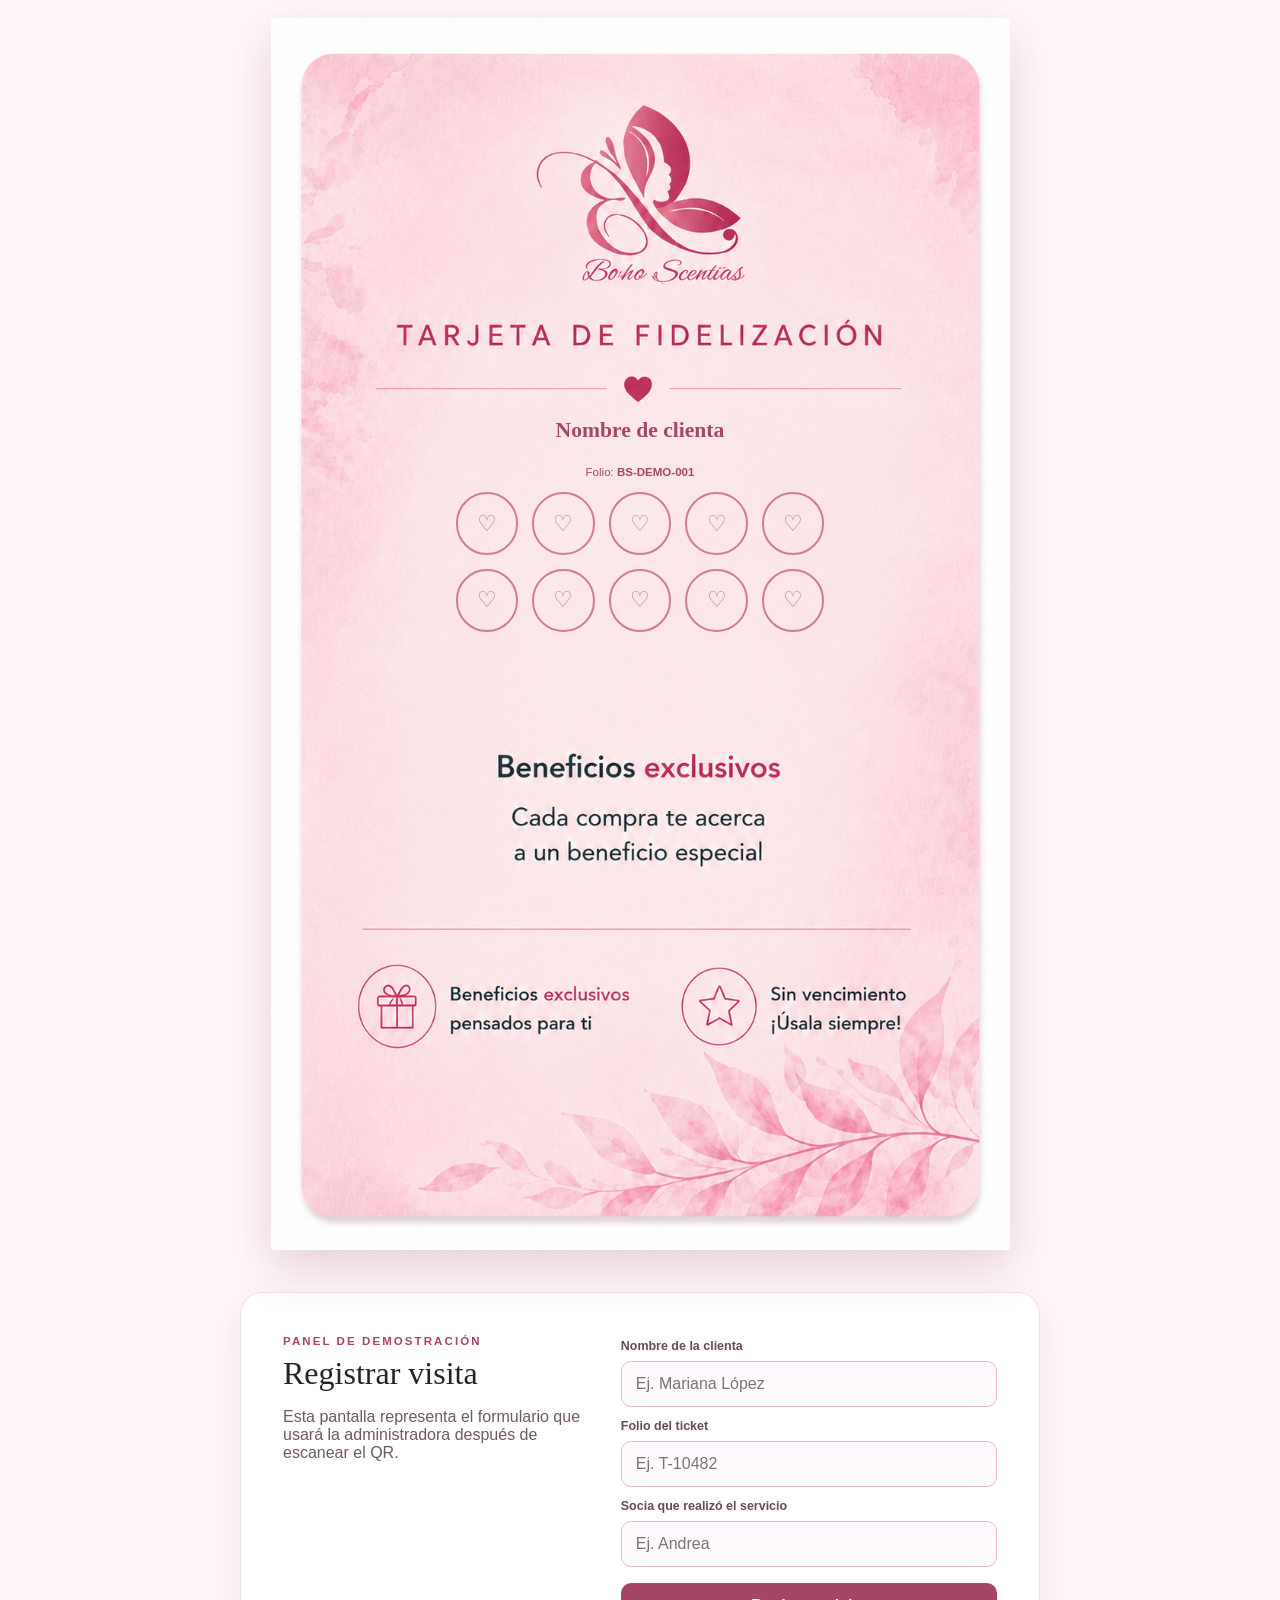
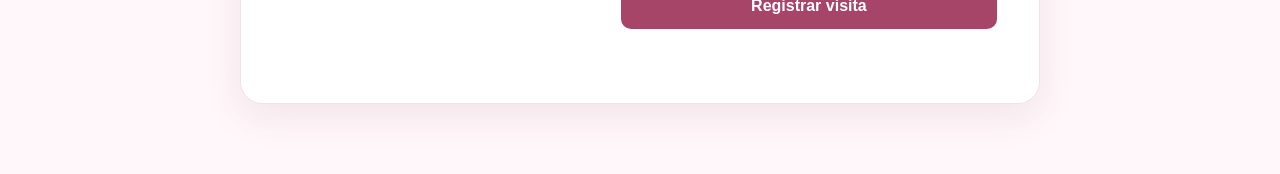
==== index.html @ 4fb53526 "Publish Bicha Studios loyalty card" ====
<!doctype html>
<html lang="es">
<head>
  <meta charset="utf-8">
  <meta name="viewport" content="width=device-width, initial-scale=1">
  <meta name="theme-color" content="#f6c5d3">
  <title>Tarjeta de fidelización | Bicha Studios</title>
  <link rel="stylesheet" href="styles.css">
</head>
<body>
  <main class="app-shell">
    <section class="card-stage" aria-label="Tarjeta digital de fidelización">
      <div class="phase-image-frame">
        <img src="Fase Inicial.png" alt="Tarjeta de fidelización de Bicha Studios" class="phase-image">
        <div class="phase-overlay" aria-label="Datos dinámicos de la tarjeta">
          <span id="clientName">Nombre de clienta</span>
          <span class="overlay-folio">Folio: <strong id="clientFolio">BS-DEMO-001</strong></span>
          <div class="overlay-stamps" id="stamps" aria-label="Sellos acumulados"></div>
        </div>
      </div>
    </section>
    <section class="registration-panel" aria-labelledby="registration-title">
      <div>
        <p class="eyebrow">Panel de demostración</p>
        <h1 id="registration-title">Registrar visita</h1>
        <p class="panel-copy">Esta pantalla representa el formulario que usará la administradora después de escanear el QR.</p>
      </div>
      <form id="visitForm">
        <label for="nameInput">Nombre de la clienta</label>
        <input id="nameInput" name="name" type="text" placeholder="Ej. Mariana López" required>
        <label for="ticketInput">Folio del ticket</label>
        <input id="ticketInput" name="ticket" type="text" placeholder="Ej. T-10482" required>
        <label for="partnerInput">Socia que realizó el servicio</label>
        <input id="partnerInput" name="partner" type="text" placeholder="Ej. Andrea" required>
        <button type="submit">Registrar visita</button>
        <p id="formMessage" class="form-message" role="status"></p>
      </form>
    </section>
  </main>
  <script src="app.js"></script>
</body>
</html>
---- styles.css ----
:root { --pink-dark:#a74568; --pink-deep:#c86788; --ink:#252329; }
* { box-sizing:border-box; }
body { margin:0; min-width:320px; color:var(--ink); font-family:Arial,Helvetica,sans-serif; background:#fff7fa; }
.app-shell { width:min(100%,1120px); margin:auto; padding:18px 20px 70px; }
.card-stage { display:grid; place-items:center; padding:0 0 42px; }
.phase-image-frame { position:relative; width:min(100%,739px); line-height:0; }
.phase-image { display:block; width:100%; height:auto; border-radius:4px; box-shadow:0 18px 45px rgba(136,72,91,.22); }
.phase-overlay { position:absolute; left:18%; top:32.5%; width:64%; height:24%; color:#a74568; text-align:center; line-height:1.2; pointer-events:none; }
.phase-overlay > span:first-child { position:absolute; top:0; left:5%; width:90%; overflow:hidden; font-family:Georgia,serif; font-size:clamp(.85rem,2.4vw,1.35rem); font-weight:700; white-space:nowrap; text-overflow:ellipsis; }
.overlay-folio { position:absolute; top:16%; left:5%; width:90%; font-size:clamp(.5rem,1.2vw,.72rem); }
.overlay-stamps { position:absolute; top:25%; left:11%; display:grid; grid-template-columns:repeat(5,1fr); gap:clamp(6px,1.5vw,14px); width:78%; }
.overlay-stamp { display:grid; place-items:center; aspect-ratio:1; border:2px solid #d17996; border-radius:50%; color:#d17996; font-size:clamp(.7rem,2vw,1.35rem); line-height:1; }
.overlay-stamp.filled { color:#fff; background:#d17996; }
.eyebrow { margin:0 0 8px; color:var(--pink-dark); text-transform:uppercase; letter-spacing:.18em; font-size:.72rem; font-weight:700; }
.panel-copy { color:#6d5961; }
.registration-panel { display:grid; grid-template-columns:.9fr 1.1fr; gap:30px; margin:0 auto; padding:clamp(22px,5vw,42px); max-width:800px; background:rgba(255,255,255,.9); border:1px solid rgba(200,103,136,.2); border-radius:22px; box-shadow:0 12px 36px rgba(125,65,84,.1); }
.registration-panel h1 { margin:0 0 10px; font-family:Georgia,serif; font-size:2rem; font-weight:500; }
form { display:grid; gap:8px; } label { margin-top:4px; color:#684a56; font-size:.78rem; font-weight:700; }
input { width:100%; padding:13px 14px; border:1px solid #e6bdc9; border-radius:10px; outline:none; font:inherit; background:#fffafd; }
input:focus { border-color:var(--pink-deep); box-shadow:0 0 0 3px rgba(200,103,136,.14); }
button { margin-top:8px; padding:14px 18px; border:0; border-radius:10px; color:#fff; background:var(--pink-dark); font:inherit; font-weight:700; cursor:pointer; }
button:hover { background:#913b5c; } .form-message { min-height:20px; margin:4px 0 0; color:#5c7a54; font-size:.82rem; }
@media (max-width:680px) { .app-shell { padding:10px 10px 50px; } .registration-panel { grid-template-columns:1fr; } }
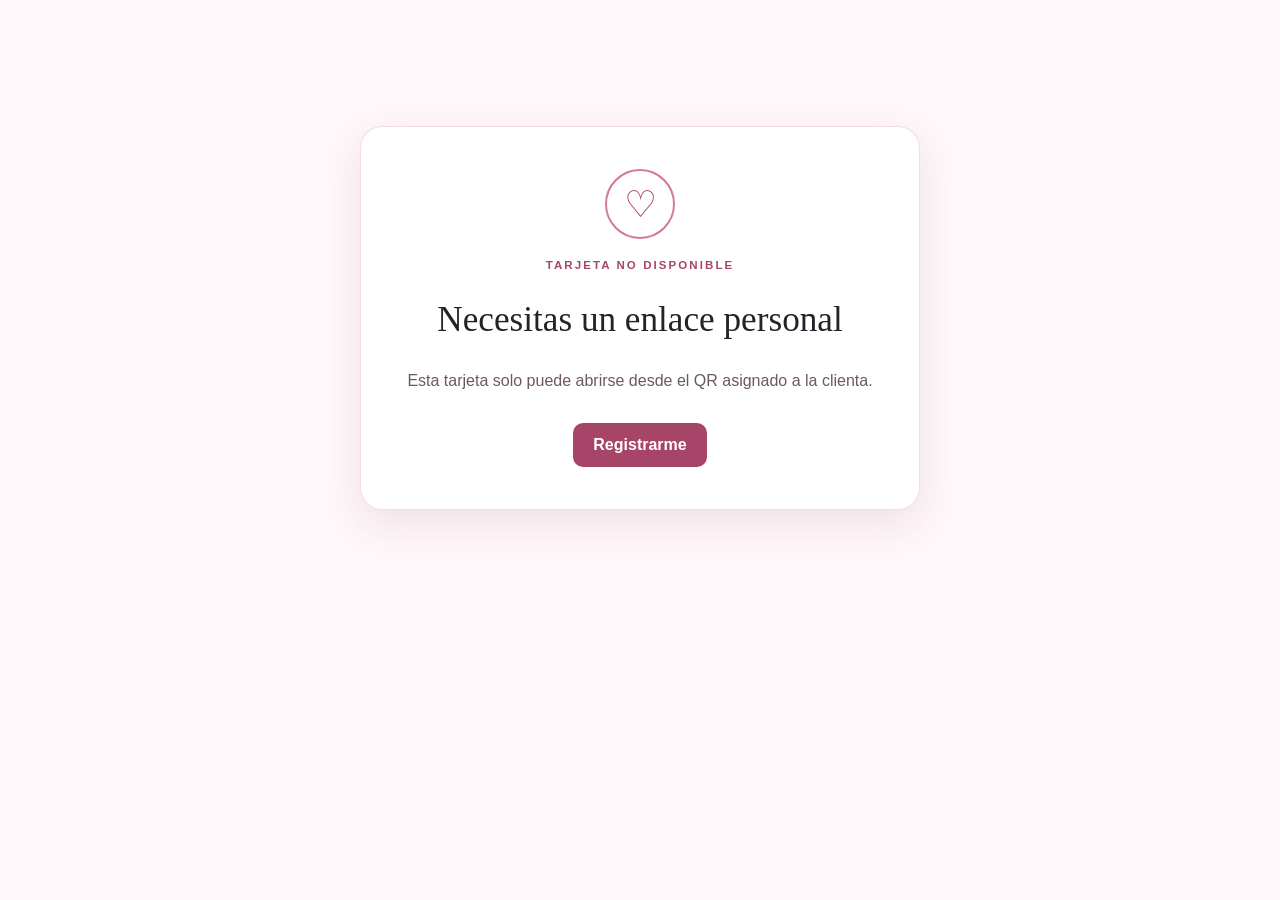
==== commit 1c7e0df1: "Require registered visit before showing loyalty card" ====
--- a/index.html
+++ b/index.html
@@ -1,42 +1 @@
-<!doctype html>
-<html lang="es">
-<head>
-  <meta charset="utf-8">
-  <meta name="viewport" content="width=device-width, initial-scale=1">
-  <meta name="theme-color" content="#f6c5d3">
-  <title>Tarjeta de fidelización | Bicha Studios</title>
-  <link rel="stylesheet" href="styles.css">
-</head>
-<body>
-  <main class="app-shell">
-    <section class="card-stage" aria-label="Tarjeta digital de fidelización">
-      <div class="phase-image-frame">
-        <img src="Fase Inicial.png" alt="Tarjeta de fidelización de Bicha Studios" class="phase-image">
-        <div class="phase-overlay" aria-label="Datos dinámicos de la tarjeta">
-          <span id="clientName">Nombre de clienta</span>
-          <span class="overlay-folio">Folio: <strong id="clientFolio">BS-DEMO-001</strong></span>
-          <div class="overlay-stamps" id="stamps" aria-label="Sellos acumulados"></div>
-        </div>
-      </div>
-    </section>
-    <section class="registration-panel" aria-labelledby="registration-title">
-      <div>
-        <p class="eyebrow">Panel de demostración</p>
-        <h1 id="registration-title">Registrar visita</h1>
-        <p class="panel-copy">Esta pantalla representa el formulario que usará la administradora después de escanear el QR.</p>
-      </div>
-      <form id="visitForm">
-        <label for="nameInput">Nombre de la clienta</label>
-        <input id="nameInput" name="name" type="text" placeholder="Ej. Mariana López" required>
-        <label for="ticketInput">Folio del ticket</label>
-        <input id="ticketInput" name="ticket" type="text" placeholder="Ej. T-10482" required>
-        <label for="partnerInput">Socia que realizó el servicio</label>
-        <input id="partnerInput" name="partner" type="text" placeholder="Ej. Andrea" required>
-        <button type="submit">Registrar visita</button>
-        <p id="formMessage" class="form-message" role="status"></p>
-      </form>
-    </section>
-  </main>
-  <script src="app.js"></script>
-</body>
-</html>
+<!doctype html><html lang="es"><head><meta charset="utf-8"><meta name="viewport" content="width=device-width, initial-scale=1"><meta name="theme-color" content="#f6c5d3"><title>Tarjeta de fidelización | Bicha Studios</title><link rel="stylesheet" href="styles.css"><style>.locked-view{width:min(100%,560px);margin:12vh auto 0;padding:42px 25px;text-align:center;border:1px solid rgba(200,103,136,.22);border-radius:22px;background:rgba(255,255,255,.9);box-shadow:0 14px 40px rgba(125,65,84,.12)}.lock-icon{display:grid;place-items:center;width:70px;height:70px;margin:0 auto 20px;border:2px solid #d17996;border-radius:50%;color:#a74568;font-size:2.3rem}.locked-view h1{font-family:Georgia,serif;font-size:2.2rem;font-weight:500}.locked-view p:not(.eyebrow){color:#6d5961;line-height:1.5}.locked-link{display:inline-block;margin-top:14px;padding:13px 20px;border-radius:10px;color:#fff;background:#a74568;font-weight:700;text-decoration:none}</style></head><body><main class="app-shell"><section id="lockedView" class="locked-view" hidden><div class="lock-icon">♡</div><p class="eyebrow">Tarjeta no disponible</p><h1 id="lockedTitle">Necesitas un enlace personal</h1><p id="lockedMessage">Esta tarjeta solo puede abrirse desde el QR asignado a la clienta.</p><a class="locked-link" href="registro.html">Registrarme</a></section><section id="cardView" hidden><section class="card-stage" aria-label="Tarjeta digital de fidelización"><div class="phase-image-frame"><img src="Fase Inicial.png" alt="Tarjeta de fidelización de Bicha Studios" class="phase-image"><div class="phase-overlay" aria-label="Datos dinámicos de la tarjeta"><span id="clientName">Nombre de clienta</span><span class="overlay-folio">Folio: <strong id="clientFolio">BS-DEMO-001</strong></span><div class="overlay-stamps" id="stamps" aria-label="Sellos acumulados"></div></div></div></section></section></main><script src="app.js"></script></body></html>
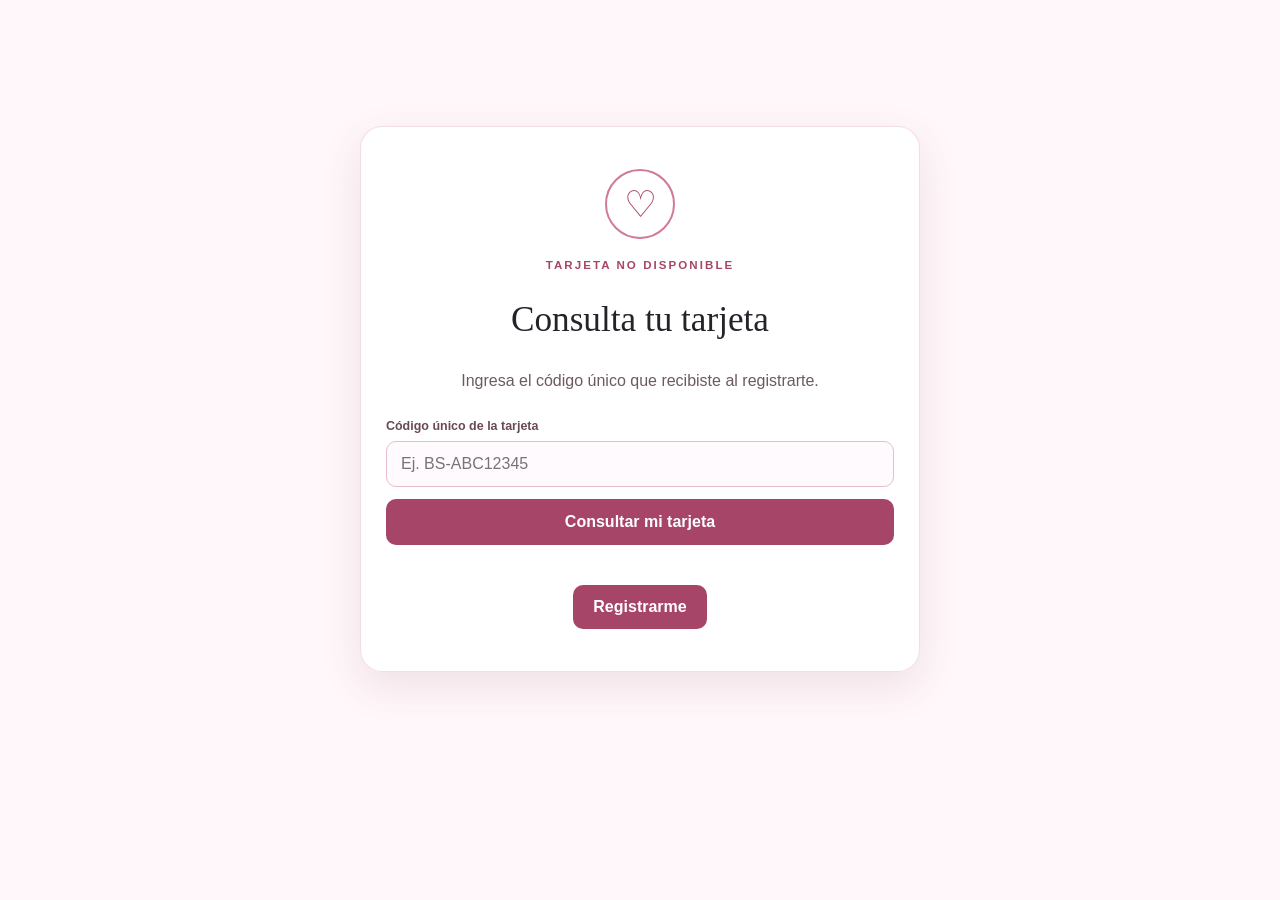
==== commit 96986219: "Allow card lookup from main page by unique folio" ====
--- a/index.html
+++ b/index.html
@@ -1 +1 @@
-<!doctype html><html lang="es"><head><meta charset="utf-8"><meta name="viewport" content="width=device-width, initial-scale=1"><meta name="theme-color" content="#f6c5d3"><title>Tarjeta de fidelización | Bicha Studios</title><link rel="stylesheet" href="styles.css"><style>.locked-view{width:min(100%,560px);margin:12vh auto 0;padding:42px 25px;text-align:center;border:1px solid rgba(200,103,136,.22);border-radius:22px;background:rgba(255,255,255,.9);box-shadow:0 14px 40px rgba(125,65,84,.12)}.lock-icon{display:grid;place-items:center;width:70px;height:70px;margin:0 auto 20px;border:2px solid #d17996;border-radius:50%;color:#a74568;font-size:2.3rem}.locked-view h1{font-family:Georgia,serif;font-size:2.2rem;font-weight:500}.locked-view p:not(.eyebrow){color:#6d5961;line-height:1.5}.locked-link{display:inline-block;margin-top:14px;padding:13px 20px;border-radius:10px;color:#fff;background:#a74568;font-weight:700;text-decoration:none}</style></head><body><main class="app-shell"><section id="lockedView" class="locked-view" hidden><div class="lock-icon">♡</div><p class="eyebrow">Tarjeta no disponible</p><h1 id="lockedTitle">Necesitas un enlace personal</h1><p id="lockedMessage">Esta tarjeta solo puede abrirse desde el QR asignado a la clienta.</p><a class="locked-link" href="registro.html">Registrarme</a></section><section id="cardView" hidden><section class="card-stage" aria-label="Tarjeta digital de fidelización"><div class="phase-image-frame"><img src="Fase Inicial.png" alt="Tarjeta de fidelización de Bicha Studios" class="phase-image"><div class="phase-overlay" aria-label="Datos dinámicos de la tarjeta"><span id="clientName">Nombre de clienta</span><span class="overlay-folio">Folio: <strong id="clientFolio">BS-DEMO-001</strong></span><div class="overlay-stamps" id="stamps" aria-label="Sellos acumulados"></div></div></div></section></section></main><script src="app.js"></script></body></html>
+<!doctype html><html lang="es"><head><meta charset="utf-8"><meta name="viewport" content="width=device-width, initial-scale=1"><meta name="theme-color" content="#f6c5d3"><title>Tarjeta de fidelización | Bicha Studios</title><link rel="stylesheet" href="styles.css"><style>.locked-view{width:min(100%,560px);margin:12vh auto 0;padding:42px 25px;text-align:center;border:1px solid rgba(200,103,136,.22);border-radius:22px;background:rgba(255,255,255,.9);box-shadow:0 14px 40px rgba(125,65,84,.12)}.lock-icon{display:grid;place-items:center;width:70px;height:70px;margin:0 auto 20px;border:2px solid #d17996;border-radius:50%;color:#a74568;font-size:2.3rem}.locked-view h1{font-family:Georgia,serif;font-size:2.2rem;font-weight:500}.locked-view p:not(.eyebrow){color:#6d5961;line-height:1.5}.locked-link{display:inline-block;margin-top:14px;padding:13px 20px;border-radius:10px;color:#fff;background:#a74568;font-weight:700;text-decoration:none}</style></head><body><main class="app-shell"><section id="lockedView" class="locked-view" hidden><div class="lock-icon">♡</div><p class="eyebrow">Tarjeta no disponible</p><h1 id="lockedTitle">Necesitas un enlace personal</h1><p id="lockedMessage">Esta tarjeta solo puede abrirse desde el QR asignado a la clienta.</p><form id="folioForm" class="folio-form"><label for="folioInput">Código único de la tarjeta</label><input id="folioInput" name="folio" type="text" placeholder="Ej. BS-ABC12345" autocomplete="off" required><button type="submit">Consultar mi tarjeta</button><p id="folioMessage" class="folio-message" role="status"></p></form><a class="locked-link" href="registro.html">Registrarme</a></section><section id="cardView" hidden><section class="card-stage" aria-label="Tarjeta digital de fidelización"><div class="phase-image-frame"><img src="Fase Inicial.png" alt="Tarjeta de fidelización de Bicha Studios" class="phase-image"><div class="phase-overlay" aria-label="Datos dinámicos de la tarjeta"><span id="clientName">Nombre de clienta</span><span class="overlay-folio">Folio: <strong id="clientFolio">BS-DEMO-001</strong></span><div class="overlay-stamps" id="stamps" aria-label="Sellos acumulados"></div></div></div></section><section id="rewardView" class="reward-view" hidden></section></section></main><script src="app.js"></script></body></html>
--- a/styles.css
+++ b/styles.css
@@ -8,8 +8,8 @@
 .phase-overlay { position:absolute; left:18%; top:32.5%; width:64%; height:24%; color:#a74568; text-align:center; line-height:1.2; pointer-events:none; }
 .phase-overlay > span:first-child { position:absolute; top:0; left:5%; width:90%; overflow:hidden; font-family:Georgia,serif; font-size:clamp(.85rem,2.4vw,1.35rem); font-weight:700; white-space:nowrap; text-overflow:ellipsis; }
 .overlay-folio { position:absolute; top:16%; left:5%; width:90%; font-size:clamp(.5rem,1.2vw,.72rem); }
-.overlay-stamps { position:absolute; top:25%; left:11%; display:grid; grid-template-columns:repeat(5,1fr); gap:clamp(6px,1.5vw,14px); width:78%; }
-.overlay-stamp { display:grid; place-items:center; aspect-ratio:1; border:2px solid #d17996; border-radius:50%; color:#d17996; font-size:clamp(.7rem,2vw,1.35rem); line-height:1; }
+.overlay-stamps { position:absolute; top:23%; left:8%; display:grid; grid-template-columns:repeat(4,1fr); gap:clamp(8px,2vw,18px); width:84%; }
+.overlay-stamp { display:grid; place-items:center; aspect-ratio:1; border:2px solid #d17996; border-radius:50%; color:#d17996; font-size:clamp(1rem,3vw,2rem); line-height:1; }
 .overlay-stamp.filled { color:#fff; background:#d17996; }
 .eyebrow { margin:0 0 8px; color:var(--pink-dark); text-transform:uppercase; letter-spacing:.18em; font-size:.72rem; font-weight:700; }
 .panel-copy { color:#6d5961; }
@@ -21,3 +21,7 @@
 button { margin-top:8px; padding:14px 18px; border:0; border-radius:10px; color:#fff; background:var(--pink-dark); font:inherit; font-weight:700; cursor:pointer; }
 button:hover { background:#913b5c; } .form-message { min-height:20px; margin:4px 0 0; color:#5c7a54; font-size:.82rem; }
 @media (max-width:680px) { .app-shell { padding:10px 10px 50px; } .registration-panel { grid-template-columns:1fr; } }
+
+.reward-view{display:grid;gap:8px;width:min(100%,560px);margin:18px auto 0;padding:18px;text-align:center;border:2px solid #d17996;border-radius:18px;background:linear-gradient(135deg,#fff4f7,#f8d4df);color:#7b3e55;box-shadow:0 10px 24px rgba(125,65,84,.14)}.reward-view strong{font-family:Georgia,serif;font-size:1.35rem;color:#a74568}.reward-view span{font-size:.9rem}.reward-view b{font-size:.92rem}
+
+.folio-form{display:grid;gap:8px;margin-top:22px;text-align:left}.folio-form label{color:#684a56;font-size:.78rem;font-weight:700}.folio-form input{width:100%;padding:13px 14px;border:1px solid #e6bdc9;border-radius:10px;outline:none;font:inherit;background:#fffafd}.folio-form button{margin-top:4px}.folio-message{min-height:18px;margin:0;text-align:center;color:#a74568;font-size:.82rem}
